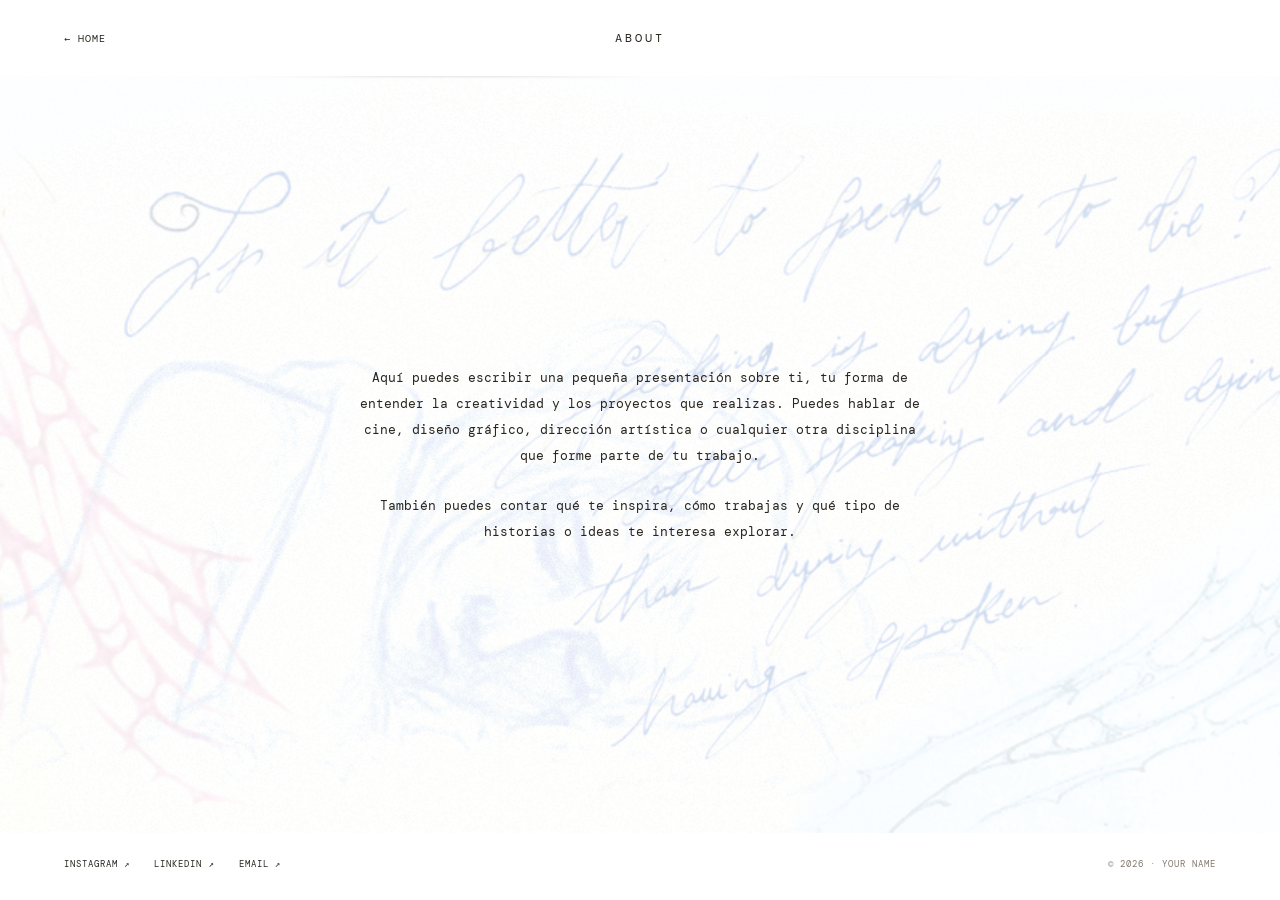
==== about.html @ cd67dbf0 "Subir portfolio" ====
<!DOCTYPE html>
<html lang="es">
<head>
  <meta charset="UTF-8">
  <meta name="viewport" content="width=device-width, initial-scale=1.0">
  <title>About — My Portfolio</title>
  <link rel="stylesheet" href="style.css">
  <link rel="stylesheet" href="about.css">
</head>

<body class="about-page">

  <header class="about-header">
    <a href="index.html" class="back-home">← HOME</a>
    <h1>ABOUT</h1>
    <span class="header-space"></span>
  </header>

  <main class="about-main">

    <!-- Imagen decorativa de fondo -->
    <div class="about-image" aria-hidden="true"></div>

    <!-- Texto biográfico -->
    <section class="about-text">
      <p>
        Aquí puedes escribir una pequeña presentación sobre ti,
        tu forma de entender la creatividad y los proyectos que realizas.
        Puedes hablar de cine, diseño gráfico, dirección artística
        o cualquier otra disciplina que forme parte de tu trabajo.
      </p>

      <p>
        También puedes contar qué te inspira, cómo trabajas
        y qué tipo de historias o ideas te interesa explorar.
      </p>
      
    </section>

  </main>

  <footer class="about-footer">
    <div class="social-links">
      <a href="https://www.instagram.com/radahrt/"
         target="_blank" rel="noopener noreferrer">INSTAGRAM ↗</a>

      <a href="https://www.linkedin.com/in/TUUSUARIO/"
         target="_blank" rel="noopener noreferrer">LINKEDIN ↗</a>

      <a href="mailto:adah5002@gmail.com">EMAIL ↗</a>
    </div>

    <p>© 2026 · YOUR NAME</p>
  </footer>

</body>
</html>
---- style.css ----
@import url('https://fonts.googleapis.com/css2?family=DM+Mono:wght@400;500&display=swap');

@font-face {
  font-family: "MiFuente";
  src: url("fonts/JaneAust.ttf") format("truetype");
  font-weight: normal;
  font-style: normal;
}
.name,
.bottom a {
  font-family: "MiFuente", sans-serif;
}

:root {
  --cream: #f1ebdd;
  --ink: #29251f;
  --red: #62344e;
  --room-tint: #fffdf9;
}

* {
  margin: 0;
  padding: 0;
  box-sizing: border-box;
}

body {
  min-height: 100vh;
  background: var(--room-tint);
  color: var(--ink);
  font-family: 'DM Mono', monospace;
  transition: background-color 1.8s ease, color 1s ease;
}

a {
  color: inherit;
  text-decoration: none;
}

button,
input {
  font: inherit;
}

/* CABECERA */

.topbar {
  position: absolute;
  top: 28px;
  left: 0;
  width: 100%;
  display: flex;
  justify-content: center;
  z-index: 2;
}

.name {
  font-size: 13px;
  font-weight: 400;
  letter-spacing: 3px;
}

/* HABITACIÓN */

.home {
  min-height: 100vh;
  display: grid;
  grid-template-columns: 1fr 1.2fr 1fr;
  align-items: center;
  gap: 30px;
  padding: 100px 7% 90px;
  position: relative;
  isolation: isolate;
}

.bed {
  grid-column: 2;
  grid-row: 1;
  display: flex;
  justify-content: center;
  align-items: center;
  position: relative;
  pointer-events: none;
}

.bed > img:first-child {
  display: block;
  width: 100%;
  max-width: 380px;
  height: auto;
  object-fit: contain;
  transition: opacity 1.1s ease;
}

.graphic-link,
.film-link {
  display: flex;
  align-items: center;
  gap: 18px;
}

.graphic-link {
  grid-column: 1;
  grid-row: 1;
  justify-content: flex-end;
}

.film-link {
  grid-column: 3;
  grid-row: 1;
  justify-content: flex-start;
}

.graphic-link img,
.film-link img {
  display: block;
  width: min(145px, 55%);
  height: auto;
  object-fit: contain;
  transition: transform .3s ease;
}

.graphic-link:hover img {
  transform: translateY(-5px) rotate(-2deg);
}

.film-link:hover img {
  transform: translateY(-5px) rotate(2deg);
}

.section-label {
  font-size: 11px;
  letter-spacing: 1px;
  white-space: nowrap;
  transition: color .3s ease;
}

.graphic-link:hover .section-label,
.film-link:hover .section-label {
  color: var(--red);
}

/* LÁMPARA */

.lamp-wrap {
  position: absolute;
  left: 4%;
  bottom: 12%;
  width: 76px;
  z-index: 2;
  pointer-events: none;
}

.lamp {
  position: relative;
  display: block;
  width: 100%;
  height: auto;
  opacity: 0;
  transition: opacity .6s ease;
  z-index: 2;
}

.lamp-glow {
  position: absolute;
  width: 240px;
  height: 240px;
  left: 50%;
  top: 45%;
  transform: translate(-50%, -50%);
  border-radius: 50%;
  background: radial-gradient(
    circle,
    rgba(255, 190, 105, .42) 0%,
    rgba(255, 190, 105, .20) 30%,
    rgba(255, 190, 105, .07) 55%,
    transparent 72%
  );
  opacity: 0;
  transition: opacity .8s ease;
  z-index: 1;
}

body.is-night .lamp,
body.is-night .lamp-glow {
  opacity: 1;
}

/* RADIO */

.radio-trigger {
  position: absolute;
  z-index: 20;
  left: calc(50% + 145px);
  top: 58%;
  width: 82px;
  padding: 0;
  border: 0;
  background: transparent;
  box-shadow: none;
  cursor: pointer;
  transition: transform .3s ease;
}

.radio-trigger img {
  display: block;
  width: 100%;
  height: auto;
}

.radio-trigger:hover {
  transform: translateY(-3px);
}


/* REPRODUCTOR: UNA SOLA BURBUJA */

.music-player {
  position: fixed;
  z-index: 999;
  right: 24px;
  bottom: 24px;
  top: auto;
  width: min(390px, calc(100vw - 32px));
  color: #111;
  background: transparent;
  border: 0;
  box-shadow: none;
  overflow: visible;
}

.music-player[hidden],
.volume-popup[hidden] {
  display: none !important;
}

/* Burbuja única que contiene reproductor y tracklist */

.music-player .player-bubble {
  position: relative;
  display: flex;
  flex-wrap: wrap;
  align-items: center;
  gap: 12px;
  padding: 12px 14px;
  color: #111;

  background: rgba(255, 255, 255, 0.38);
  backdrop-filter: blur(16px);
  -webkit-backdrop-filter: blur(16px);
  border: 1px solid rgba(255, 255, 255, 0.48);
  border-radius: 35px;
  box-shadow: 0 4px 18px rgba(40, 35, 28, 0.06);

  transition: border-radius .2s ease;
}

.music-player.is-expanded .player-bubble {
  border-radius: 16px;
}

/* INFORMACIÓN DE LA CANCIÓN */

.music-player .track-info {
  flex: 1 1 100px;
  min-width: 0;
  overflow: hidden;
}

.track-title-window {
  width: 100%;
  overflow: hidden;
  white-space: nowrap;
}

.music-player .track-title {
  display: inline-block;
  width: max-content;
  max-width: none;
  color: #111;
  white-space: nowrap;
}

.music-player .track-title.is-scrolling {
  animation: radio-marquee var(--marquee-duration, 8s) linear infinite;
}

@keyframes radio-marquee {
  from { transform: translateX(0); }
  to { transform: translateX(var(--scroll-distance)); }
}

.music-player .track-artist {
  margin-top: 4px;
  color: rgba(17, 17, 17, 0.65);
  font-size: 11px;
}

/* CONTROLES */

.music-player .player-controls {
  display: flex;
  align-items: center;
  flex: 0 0 auto;
  gap: 10px;
  margin: 0;
}

.music-player .player-controls button {
  display: flex;
  align-items: center;
  justify-content: center;
  padding: 0;
  border: 0;
  border-radius: 0;
  background: transparent !important;
  box-shadow: none !important;
  outline: none;
  color: #111;
  font-family: inherit;
  font-size: 14px;
  cursor: pointer;
  transform: none !important;
  appearance: none;
  -webkit-appearance: none;
}

.music-player .player-controls button:hover,
.music-player .player-controls button:focus,
.music-player .player-controls button:active {
  background: transparent !important;
  box-shadow: none !important;
  outline: none;
  color: #555;
  transform: none !important;
}

.music-player .player-controls .play-button {
  background: transparent !important;
  border: 0;
  color: #111;
}

/* VOLUMEN */

.volume-wrap {
  position: relative;
}

.volume-popup {
  position: absolute;
  z-index: 110;
  left: 50%;
  bottom: calc(100% + 10px);
  width: 42px;
  height: 115px;
  padding: 10px 0;
  transform: translateX(-50%);
  display: flex;
  align-items: center;
  justify-content: center;

  background: rgba(255, 255, 255, 0.5);
  backdrop-filter: blur(14px);
  -webkit-backdrop-filter: blur(14px);
  border: 1px solid rgba(255, 255, 255, 0.45);
  border-radius: 12px;
}

.volume-slider {
  width: 85px;
  height: 3px;
  margin: 0;
  accent-color: #111;
  transform: rotate(-90deg);
}

/* TRACKLIST DENTRO DE LA MISMA BURBUJA */

.music-player .tracklist-panel {
  position: static;
  flex: 0 0 100%;
  width: 100%;
  max-height: 0;
  padding: 0;
  margin: 0;
  overflow: hidden;
  box-sizing: border-box;

  color: #272727;
  background: transparent;
  border: 0;
  border-top: 0 solid transparent;
  border-radius: 0;
  box-shadow: none;

  opacity: 0;
  visibility: hidden;
  pointer-events: none;

  transition:
    max-height .3s ease,
    padding .3s ease,
    margin .3s ease,
    opacity .2s ease,
    visibility .2s ease,
    border-top-width .2s ease;
}

/* Al abrir, la burbuja crece hacia arriba desde su borde inferior */

.music-player.is-expanded .tracklist-panel {
  max-height: min(45vh, 320px);
  overflow-y: auto;
  padding: 12px 0 0;
  margin-top: 12px;
  border-top-width: 1px;
  border-top-color: rgba(0, 0, 0, 0.12);

  opacity: 1;
  visibility: visible;
  pointer-events: auto;
}

.music-player .tracklist-heading {
  display: flex;
  justify-content: space-between;
  gap: 12px;
  padding-bottom: 10px;
  color: #111;
  border-bottom: 1px solid rgba(0, 0, 0, 0.1);
  font-size: 10px;
}

.music-player .track-row {
  width: 100%;
  padding: 9px 0;
  color: #2b2b2b;
  background: transparent;
  border: 0;
  border-bottom: 1px solid rgba(0, 0, 0, 0.07);
  text-align: left;
  cursor: pointer;
}

.music-player .track-row:hover,
.music-player .track-row.is-playing {
  background: rgba(255, 255, 255, 0.22);
}

.tracklist-arrow {
  color: #111;
}

/* MÓVIL */

@media (max-width: 760px) {
  .music-player {
    right: 12px;
    bottom: 12px;
    width: min(390px, calc(100vw - 24px));
  }

  .music-player .player-bubble {
    gap: 8px;
    padding: 10px;
  }

  .music-player .player-controls {
    gap: 7px;
  }

  .music-player.is-expanded .tracklist-panel {
    max-height: min(40vh, 280px);
  }
}


/* ABOUT */

.bottom {
  position: fixed;
  bottom: 25px;
  left: 0;
  width: 100%;
  display: flex;
  justify-content: center;
  z-index: 2;
  pointer-events: none;
}

.bottom a {
  pointer-events: auto;
  font-size: 20px;
  letter-spacing: 1.5px;
  transition: color .3s;
}

.bottom a:hover {
  color: var(--red);
}

/* AMBIENTE SEGÚN LA HORA */

body.is-morning {
  --room-tint: #f1ebdd;
}

body.is-afternoon {
  --room-tint: #bcb8c2;
}

body.is-night {
  --room-tint: #545574;
  --ink: #f5e9c9;
}

body.is-night .section-label,
body.is-night .bottom a,
body.is-night .name {
  color: #f5e9c9;
}

body.is-night .section-label:hover,
body.is-night .bottom a:hover {
  color: #e8c98b;
}

/* MÓVIL */

@media (max-width: 760px) {
  .home {
    min-height: 100svh;
    grid-template-columns: 1fr 1fr;
    gap: 24px 12px;
    padding: 110px 6% 90px;
    align-content: center;
  }

  .bed {
    grid-column: 1 / -1;
    grid-row: 1;
  }

  .bed > img:first-child {
    max-width: 300px;
  }

  .lamp-wrap {
    width: 55px;
    left: 2%;
    bottom: 12%;
  }

  .lamp-glow {
    width: 180px;
    height: 180px;
  }

  .graphic-link {
    grid-column: 1;
    grid-row: 2;
    justify-content: center;
    flex-direction: column-reverse;
    gap: 12px;
  }

  .film-link {
    grid-column: 2;
    grid-row: 2;
    justify-content: center;
    flex-direction: column;
    gap: 12px;
  }

  .graphic-link img,
  .film-link img {
    width: min(140px, 90%);
  }

  .section-label {
    font-size: 10px;
  }

  .radio-trigger {
    left: calc(50% + 80px);
    top: 62%;
    width: 62px;
  }

  .music-player {
    right: 12px;
    bottom: 12px;
  }
}

@media (max-width: 480px) {
  .music-player {
    width: min(310px, calc(100vw - 24px));
  }

  .music-player .player-bubble {
    gap: 8px;
    padding: 10px;
  }

  .music-player .player-controls {
    gap: 7px;
  }
}


/* TRACKLIST: ESPACIADO Y JERARQUÍA VISUAL */

.music-player .tracklist-panel {
  font-size: 11px;
  line-height: 1.5;
}

/* Cabecera de la lista */
.music-player .tracklist-heading {
  display: flex;
  align-items: center;
  justify-content: space-between;
  gap: 16px;
  padding: 0 2px 12px;
  margin-bottom: 4px;
  font-size: 9px;
  letter-spacing: 1.2px;
  line-height: 1.5;
}

/* Cada canción en su propia fila */
.music-player .track-row {
  display: grid;
  grid-template-columns: 24px minmax(0, 1fr);
  align-items: center;
  gap: 12px;
  width: 100%;
  min-height: 36px;
  padding: 8px 5px;
  margin: 0;
  border: 0;
  border-bottom: 1px solid rgba(41, 37, 31, 0.09);
  border-radius: 5px;
  background: transparent;
  color: #29251f;
  font-family: 'DM Mono', monospace;
  font-size: 10px;
  line-height: 1.5;
  text-align: left;
  cursor: pointer;
  transition: background .2s ease;
}

/* Separación entre el número y el título */
.music-player .track-row > :first-child {
  display: block;
  min-width: 0;
  color: rgba(41, 37, 31, 0.48);
  text-align: center;
  font-size: 9px;
}

/* Evita que los títulos largos se peguen o desborden */
.music-player .track-row > :last-child {
  min-width: 0;
  overflow-wrap: anywhere;
  text-align: left;
}

/* Hover y canción activa */
.music-player .track-row:hover {
  background: rgba(255, 255, 255, 0.3);
}

.music-player .track-row.is-playing {
  background: rgba(255, 255, 255, 0.42);
}

.music-player .track-row.is-playing > :first-child {
  color: #762e2c;
}

/* Barra de desplazamiento discreta */
.music-player .tracklist-panel::-webkit-scrollbar {
  width: 3px;
}

.music-player .tracklist-panel::-webkit-scrollbar-thumb {
  background: rgba(41, 37, 31, 0.25);
  border-radius: 10px;
}


/* =========================================
   CORRECCIÓN FINAL DEL REPRODUCTOR
   ========================================= */

/* Una sola burbuja de cristal */
.music-player {
  position: fixed;
  right: 24px;
  bottom: 24px;
  top: auto;
  width: min(390px, calc(100vw - 32px));
  overflow: visible;
  background: transparent;
  border: 0;
  box-shadow: none;
}

/* Información a la izquierda y controles a la derecha */
.music-player .player-bubble {
  display: grid;
  grid-template-columns: minmax(0, 1fr) auto;
  align-items: center;
  column-gap: 18px;
  row-gap: 0;
  padding: 13px 15px;

  background: rgba(255, 255, 255, 0.38);
  backdrop-filter: blur(16px);
  -webkit-backdrop-filter: blur(16px);
  border: 1px solid rgba(255, 255, 255, 0.48);
  border-radius: 16px;
  box-shadow: 0 4px 18px rgba(40, 35, 28, 0.06);
}

/* Título y artista apilados */
.music-player .track-info {
  display: flex;
  flex-direction: column;
  align-items: flex-start;
  justify-content: center;
  gap: 5px;
  min-width: 0;
  overflow: hidden;
}

.music-player .track-title-window {
  display: block;
  width: 100%;
  overflow: hidden;
  white-space: nowrap;
}

.music-player .track-title {
  display: inline-block;
  line-height: 1.4;
}

.music-player .track-artist {
  display: block;
  margin-top: 0;
  font-size: 10px;
  line-height: 1.5;
  color: rgba(17, 17, 17, 0.62);
}

/* Todos los controles en una sola línea */
.music-player .player-controls {
  display: flex;
  flex-direction: row;
  align-items: center;
  justify-content: flex-end;
  flex-wrap: nowrap;
  gap: 11px;
  margin: 0;
  align-self: center;
}

.music-player .player-controls button {
  flex: 0 0 auto;
  display: inline-flex;
  align-items: center;
  justify-content: center;
  padding: 2px;
  margin: 0;
  border: none;
  border-radius: 0;
  background: transparent !important;
  box-shadow: none !important;
  outline: none;
  color: #111;
  font-family: inherit;
  font-size: 12px;
  line-height: 1.5;
  cursor: pointer;
  transform: none !important;
  appearance: none;
  -webkit-appearance: none;
}

.music-player .player-controls button:hover,
.music-player .player-controls button:focus,
.music-player .player-controls button:active {
  background: transparent !important;
  box-shadow: none !important;
  color: #777;
  transform: none !important;
}

/* La tracklist forma parte de la misma burbuja */
.music-player .tracklist-panel {
  position: static;
  grid-column: 1 / -1;
  width: 100%;
  max-height: 0;
  margin: 0;
  padding: 0;
  overflow: hidden;
  box-sizing: border-box;

  background: transparent;
  border: 0;
  border-radius: 0;
  box-shadow: none;

  opacity: 0;
  visibility: hidden;
  pointer-events: none;

  transition:
    max-height .3s ease,
    padding .3s ease,
    margin .3s ease,
    opacity .2s ease,
    visibility .2s ease;
}

/* Se abre dentro de la burbuja y la hace crecer hacia arriba */
.music-player.is-expanded .tracklist-panel {
  max-height: min(42vh, 300px);
  overflow-y: auto;
  margin-top: 12px;
  padding: 12px 0 0;
  border-top: 1px solid rgba(41, 37, 31, 0.12);

  opacity: 1;
  visibility: visible;
  pointer-events: auto;
}

/* Cabecera de la lista */
.music-player .tracklist-heading {
  display: flex;
  align-items: center;
  justify-content: space-between;
  gap: 12px;
  padding: 0 3px 10px;
  margin-bottom: 4px;
  border-bottom: 1px solid rgba(41, 37, 31, 0.1);
  font-size: 9px;
  letter-spacing: 1px;
}

/* Cada canción: número | título y artista | botón */
.music-player .track-row {
  display: grid;
  grid-template-columns: 24px minmax(0, 1fr) 24px;
  align-items: center;
  column-gap: 12px;

  width: 100%;
  min-height: 47px;
  padding: 7px 5px;
  margin: 0;

  border: 0;
  border-bottom: 1px solid rgba(41, 37, 31, 0.08);
  border-radius: 5px;
  background: transparent;
  color: #29251f;

  font-family: 'DM Mono', monospace;
  font-size: 10px;
  text-align: left;
  cursor: pointer;
  transition: background .2s ease;
}

/* Número separado */
.music-player .track-row-number {
  display: block;
  color: rgba(41, 37, 31, 0.48);
  font-size: 9px;
  text-align: center;
}

/* Título y artista en columna */
.music-player .track-row-info {
  display: flex;
  flex-direction: column;
  align-items: flex-start;
  justify-content: center;
  gap: 3px;
  min-width: 0;
  overflow: hidden;
}

.music-player .track-row-title {
  display: block;
  max-width: 100%;
  overflow-wrap: anywhere;
  line-height: 1.5;
  color: #29251f;
}

.music-player .track-row-artist {
  display: block;
  max-width: 100%;
  overflow-wrap: anywhere;
  line-height: 1.5;
  font-size: 9px;
  color: rgba(41, 37, 31, 0.58);
}

/* Botón de cada canción, separado a la derecha */
.music-player .track-row-state {
  display: flex;
  align-items: center;
  justify-content: center;
  width: 24px;
  min-width: 24px;
  font-size: 11px;
  text-align: center;
}

.music-player .track-row:hover,
.music-player .track-row.is-playing {
  background: rgba(255, 255, 255, 0.32);
}

.music-player .track-row.is-playing .track-row-number {
  color: #762e2c;
}

/* Desplazamiento discreto de la lista */
.music-player .tracklist-panel::-webkit-scrollbar {
  width: 3px;
}

.music-player .tracklist-panel::-webkit-scrollbar-thumb {
  background: rgba(41, 37, 31, 0.22);
  border-radius: 10px;
}

/* MÓVIL */
@media (max-width: 760px) {
  .music-player {
    right: 12px;
    bottom: 12px;
    width: min(390px, calc(100vw - 24px));
  }

  .music-player .player-bubble {
    column-gap: 10px;
    padding: 11px;
  }

  .music-player .player-controls {
    gap: 7px;
  }

  .music-player .track-row {
    column-gap: 8px;
  }
}
---- about.css ----
.about-page {
  min-height: 100vh;
  min-height: 100svh;
  background: #ffffff;
  color: #29251f;
  display: flex;
  flex-direction: column;
}

/* CABECERA */

.about-header {
  display: grid;
  grid-template-columns: 1fr auto 1fr;
  align-items: center;
  padding: 30px 5%;
}

.back-home {
  justify-self: start;
  font-family: 'DM Mono', monospace;
  font-size: 10px;
  letter-spacing: 1px;
}

.about-header h1 {
  font-family: 'DM Mono', monospace;
  font-size: 12px;
  font-weight: 400;
  letter-spacing: 3px;
}

.header-space {
  justify-self: end;
}

/* ZONA CENTRAL */

.about-main {
  position: relative;
  isolation: isolate;
  flex: 1;
  display: flex;
  justify-content: center;
  align-items: center;
  padding: 70px 24px;
  overflow: hidden;
}

/* IMAGEN DE FONDO A PANTALLA COMPLETA */

.about-image {
  position: absolute;
  inset: 0;
  z-index: -1;

  background-image: url("imatges/speak%20or%20die.jpg");
  background-repeat: no-repeat;
  background-position: center;
  background-size: cover;

  opacity: 0.2;
  pointer-events: none;
}


/* TEXTO SIN JUSTIFICAR */

.about-text {
  width: min(560px, 100%);
  font-family: 'DM Mono', monospace;
  font-size: 13px;
  line-height: 2;
  text-align: center;
}

.about-text p + p {
  margin-top: 24px;
}



/* REDES Y CORREO */

.about-footer {
  padding: 25px 5% 30px;
  display: flex;
  justify-content: space-between;
  align-items: center;
  gap: 20px;
}

.social-links {
  display: flex;
  flex-wrap: wrap;
  gap: 24px;
}

.social-links a,
.about-footer p {
  font-family: 'DM Mono', monospace;
  font-size: 9px;
  letter-spacing: 1px;
}

.social-links a {
  transition: color 0.3s;
}

.social-links a:hover,
.back-home:hover {
  color: #762e2c;
}

.about-footer p {
  color: #81796e;
}

/* MÓVIL */

@media (max-width: 600px) {
  .about-header {
    padding: 25px 6%;
  }

  .about-main {
    padding: 55px 8%;
  }

  .about-text {
    font-size: 12px;
    line-height: 1.9;
  }

  .about-footer {
    flex-direction: column;
    align-items: flex-start;
    padding: 25px 6%;
  }

  .social-links {
    gap: 18px;
  }
}
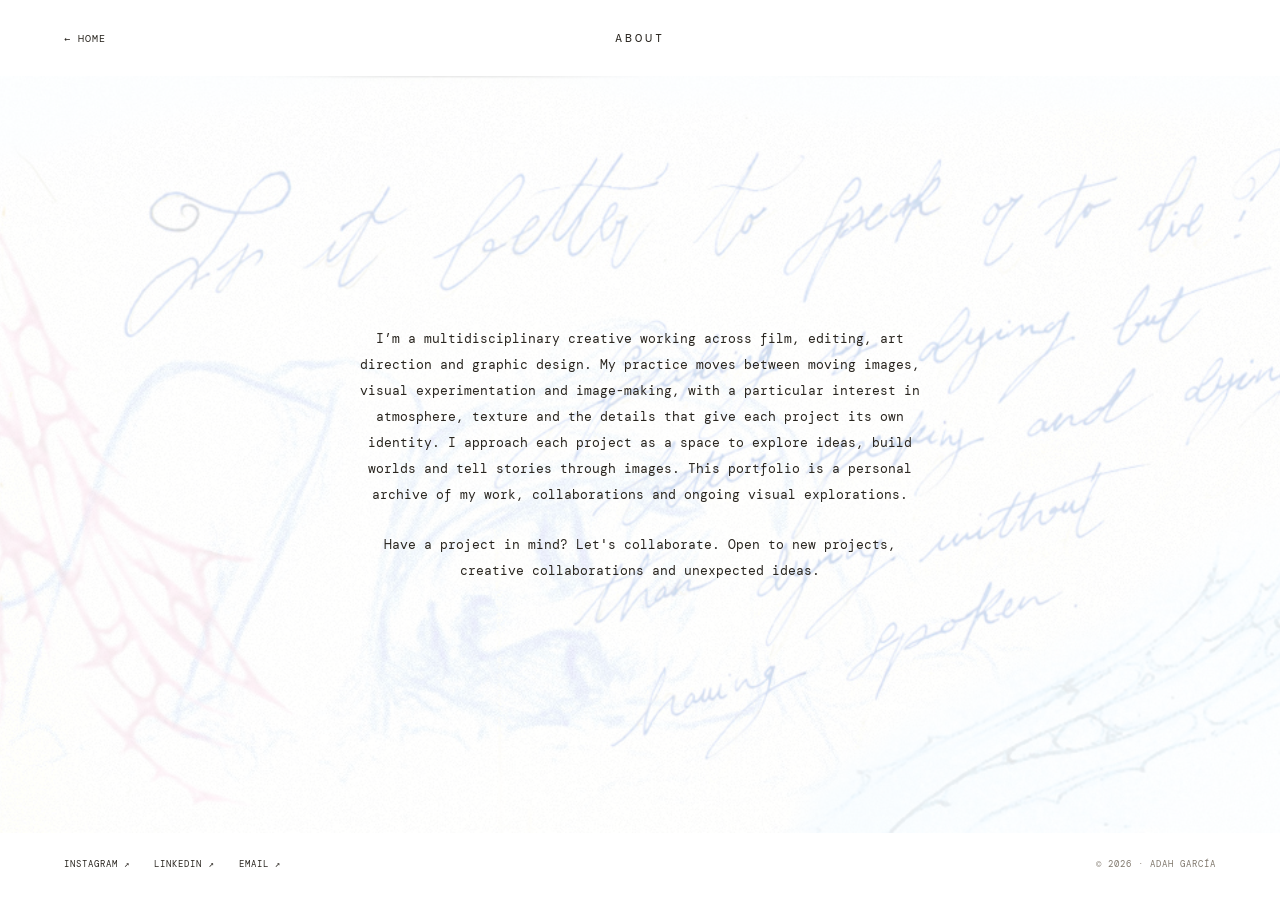
==== commit 2bd1ac94: "Actualizar información del portfolio" ====
--- a/about.html
+++ b/about.html
@@ -25,15 +25,18 @@
     <!-- Texto biográfico -->
     <section class="about-text">
       <p>
-        Aquí puedes escribir una pequeña presentación sobre ti,
-        tu forma de entender la creatividad y los proyectos que realizas.
-        Puedes hablar de cine, diseño gráfico, dirección artística
-        o cualquier otra disciplina que forme parte de tu trabajo.
+        I’m a multidisciplinary creative working across film, editing, art direction and graphic design.
+        My practice moves between moving images, visual experimentation and image-making, with a particular interest in atmosphere,
+        texture and the details that give each project its own identity.
+        I approach each project as a space to explore ideas, build worlds and tell stories through images.
+
+        This portfolio is a personal archive of my work, collaborations and ongoing visual explorations.
       </p>
 
       <p>
-        También puedes contar qué te inspira, cómo trabajas
-        y qué tipo de historias o ideas te interesa explorar.
+        Have a project in mind? Let's collaborate.
+
+        Open to new projects, creative collaborations and unexpected ideas.
       </p>
       
     </section>
@@ -45,14 +48,14 @@
       <a href="https://www.instagram.com/radahrt/"
          target="_blank" rel="noopener noreferrer">INSTAGRAM ↗</a>
 
-      <a href="https://www.linkedin.com/in/TUUSUARIO/"
+      <a href="www.linkedin.com/in/adah-garcía-7a107727b"
          target="_blank" rel="noopener noreferrer">LINKEDIN ↗</a>
 
       <a href="mailto:adah5002@gmail.com">EMAIL ↗</a>
     </div>
 
-    <p>© 2026 · YOUR NAME</p>
+    <p>© 2026 · ADAH GARCÍA</p>
   </footer>
 
 </body>
-</html>+</html>
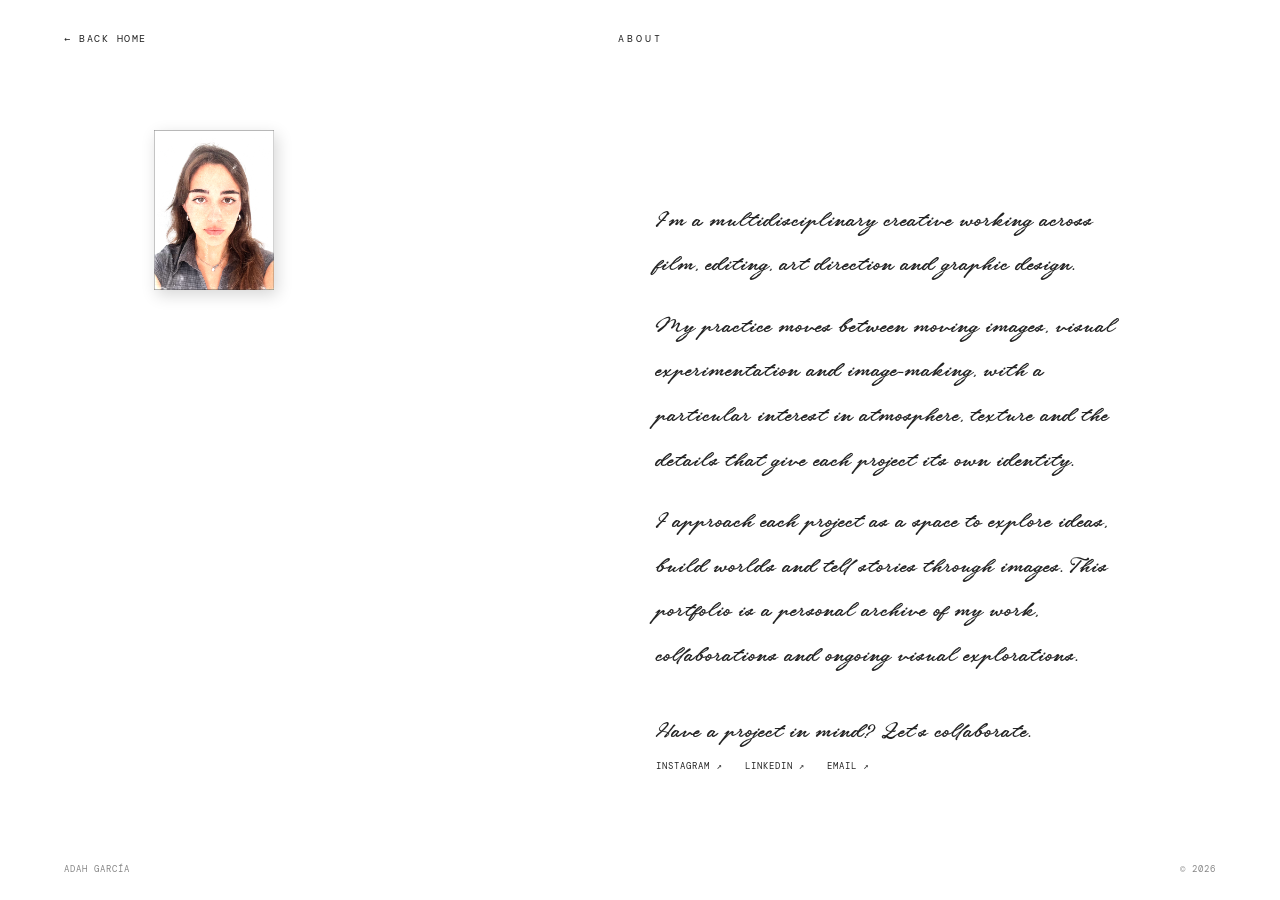
==== commit 14ae480f: "Actualizar portfolio con versión de noviembre" ====
--- a/about.html
+++ b/about.html
@@ -1,60 +1,66 @@
 
 <!DOCTYPE html>
-<html lang="es">
+<html lang="en">
 <head>
   <meta charset="UTF-8">
   <meta name="viewport" content="width=device-width, initial-scale=1.0">
-  <title>About — My Portfolio</title>
-  <link rel="stylesheet" href="style.css">
+  <title>About — Adah García</title>
   <link rel="stylesheet" href="about.css">
 </head>
 
 <body class="about-page">
 
   <header class="about-header">
-    <a href="index.html" class="back-home">← HOME</a>
-    <h1>ABOUT</h1>
-    <span class="header-space"></span>
+    <a href="index.html" class="back-home">← BACK HOME</a>
+    <span class="header-title">ABOUT</span>
   </header>
 
   <main class="about-main">
 
-    <!-- Imagen decorativa de fondo -->
-    <div class="about-image" aria-hidden="true"></div>
+    <div class="portrait-container">
+      <img src="aboutimg/retrat.png" alt="Portrait of Adah García" class="portrait">
+    </div>
 
-    <!-- Texto biográfico -->
-    <section class="about-text">
-      <p>
-        I’m a multidisciplinary creative working across film, editing, art direction and graphic design.
-        My practice moves between moving images, visual experimentation and image-making, with a particular interest in atmosphere,
-        texture and the details that give each project its own identity.
-        I approach each project as a space to explore ideas, build worlds and tell stories through images.
+   
+<section class="about-content">
 
-        This portfolio is a personal archive of my work, collaborations and ongoing visual explorations.
-      </p>
+  <div class="about-text">
+    <p>
+      I’m a multidisciplinary creative working across film,
+      editing, art direction and graphic design.
+    </p>
 
-      <p>
-        Have a project in mind? Let's collaborate.
+    <p>
+      My practice moves between moving images, visual experimentation
+      and image-making, with a particular interest in atmosphere,
+      texture and the details that give each project its own identity.
+    </p>
 
-        Open to new projects, creative collaborations and unexpected ideas.
-      </p>
-      
-    </section>
+    <p>
+      I approach each project as a space to explore ideas, build worlds
+      and tell stories through images. This portfolio is a personal
+      archive of my work, collaborations and ongoing visual explorations.
+    </p>
+  </div>
+
+  <div class="contact">
+    <p class="contact-message">Have a project in mind? Let's collaborate.</p>
+
+    <div class="social-links">
+      <a href="https://www.instagram.com/radahrt/" target="_blank">INSTAGRAM ↗</a>
+      <a href="https://www.linkedin.com/in/adah-garcía-7a107727b" target="_blank">LINKEDIN ↗</a>
+      <a href="mailto:adah5002@gmail.com">EMAIL ↗</a>
+    </div>
+  </div>
+
+</section>
+
 
   </main>
 
   <footer class="about-footer">
-    <div class="social-links">
-      <a href="https://www.instagram.com/radahrt/"
-         target="_blank" rel="noopener noreferrer">INSTAGRAM ↗</a>
-
-      <a href="www.linkedin.com/in/adah-garcía-7a107727b"
-         target="_blank" rel="noopener noreferrer">LINKEDIN ↗</a>
-
-      <a href="mailto:adah5002@gmail.com">EMAIL ↗</a>
-    </div>
-
-    <p>© 2026 · ADAH GARCÍA</p>
+    <span>ADAH GARCÍA</span>
+    <span>© 2026</span>
   </footer>
 
 </body>
--- a/about.css
+++ b/about.css
@@ -1,145 +1,210 @@
+
+@import url('https://fonts.googleapis.com/css2?family=DM+Mono:wght@400;500&display=swap');
+
+@font-face {
+  font-family: 'Achilleus Script';
+  src: url('fonts/Achilleus Script.otf') format('opentype');
+  font-weight: normal;
+  font-style: normal;
+}
+
+* {
+  margin: 0;
+  padding: 0;
+  box-sizing: border-box;
+}
+
+body {
+  background: #fff;
+  color: #242424;
+}
 
 .about-page {
   min-height: 100vh;
   min-height: 100svh;
-  background: #ffffff;
-  color: #29251f;
   display: flex;
   flex-direction: column;
-}
-
-/* CABECERA */
+  overflow-x: hidden;
+}
+
+/* HEADER */
 
 .about-header {
-  display: grid;
-  grid-template-columns: 1fr auto 1fr;
+  width: 100%;
+  padding: 32px 5%;
+  display: flex;
+  justify-content: space-between;
   align-items: center;
-  padding: 30px 5%;
-}
-
-.back-home {
-  justify-self: start;
   font-family: 'DM Mono', monospace;
   font-size: 10px;
-  letter-spacing: 1px;
-}
-
-.about-header h1 {
-  font-family: 'DM Mono', monospace;
-  font-size: 12px;
-  font-weight: 400;
+  letter-spacing: 1.5px;
+}
+
+.back-home {
+  text-decoration: none;
+  color: inherit;
+  transition: opacity 0.3s;
+}
+
+.back-home:hover {
+  opacity: 0.45;
+}
+
+.header-title {
+  position: absolute;
+  left: 50%;
+  transform: translateX(-50%);
   letter-spacing: 3px;
 }
 
-.header-space {
-  justify-self: end;
-}
-
-/* ZONA CENTRAL */
+/* MAIN LAYOUT */
 
 .about-main {
   position: relative;
-  isolation: isolate;
   flex: 1;
-  display: flex;
-  justify-content: center;
-  align-items: center;
-  padding: 70px 24px;
-  overflow: hidden;
-}
-
-/* IMAGEN DE FONDO A PANTALLA COMPLETA */
-
-.about-image {
+  min-height: 650px;
+  width: 100%;
+}
+
+/* PORTRAIT */
+
+.portrait-container {
   position: absolute;
-  inset: 0;
-  z-index: -1;
-
-  background-image: url("imatges/speak%20or%20die.jpg");
-  background-repeat: no-repeat;
-  background-position: center;
-  background-size: cover;
-
-  opacity: 0.2;
-  pointer-events: none;
-}
-
-
-/* TEXTO SIN JUSTIFICAR */
+  top: 7%;
+  left: 12%;
+  width: 120px;
+  transition: transform 0.4s ease;
+}
+
+.portrait-container:hover {
+  transform: rotate(0deg);
+}
+
+.portrait {
+  display: block;
+  width: 100%;
+  height: auto;
+  box-shadow: 3px 5px 15px rgba(0, 0, 0, 0.16);
+}
+
+/* TEXT */
+
+
+.about-content {
+  position: absolute;
+  right: 12%;
+  bottom: 9%;
+  width: min(470px, 42%);
+}
 
 .about-text {
-  width: min(560px, 100%);
-  font-family: 'DM Mono', monospace;
-  font-size: 13px;
-  line-height: 2;
-  text-align: center;
+  font-family: 'Achilleus Script', cursive;
+  font-size: 27px;
+  font-weight: normal;
+  line-height: 1.65;
+  text-align: left;
 }
 
 .about-text p + p {
-  margin-top: 24px;
-}
-
-
-
-/* REDES Y CORREO */
-
-.about-footer {
-  padding: 25px 5% 30px;
-  display: flex;
-  justify-content: space-between;
-  align-items: center;
-  gap: 20px;
-}
+  margin-top: 17px;
+}
+
+.contact {
+  margin-top: 40px;
+}
+
+.contact-message {
+  font-family: 'Achilleus Script', cursive;
+  font-size: 27px;
+  font-weight: normal;
+  margin-bottom: 18px;
+}
+
 
 .social-links {
   display: flex;
   flex-wrap: wrap;
-  gap: 24px;
-}
-
-.social-links a,
-.about-footer p {
+  gap: 22px;
+}
+
+.social-links a {
   font-family: 'DM Mono', monospace;
   font-size: 9px;
   letter-spacing: 1px;
-}
-
-.social-links a {
-  transition: color 0.3s;
-}
-
-.social-links a:hover,
-.back-home:hover {
-  color: #762e2c;
-}
-
-.about-footer p {
-  color: #81796e;
-}
-
-/* MÓVIL */
-
-@media (max-width: 600px) {
+  text-decoration: none;
+  color: #242424;
+  transition: opacity 0.3s;
+}
+
+.social-links a:hover {
+  opacity: 0.45;
+}
+
+/* FOOTER */
+
+.about-footer {
+  padding: 22px 5% 25px;
+  display: flex;
+  justify-content: space-between;
+  font-family: 'DM Mono', monospace;
+  font-size: 9px;
+  letter-spacing: 1px;
+  color: #888;
+}
+
+/* MOBILE */
+
+@media (max-width: 700px) {
+
   .about-header {
     padding: 25px 6%;
   }
 
   .about-main {
-    padding: 55px 8%;
+    min-height: auto;
+    display: flex;
+    flex-direction: column;
+    align-items: center;
+    padding: 35px 8% 65px;
+    gap: 65px;
+  }
+
+  .portrait-container {
+    position: relative;
+    top: auto;
+    left: auto;
+    width: 190px;
+    align-self: flex-start;
+    margin-left: 5%;
+  }
+
+  .about-content {
+    position: relative;
+    right: auto;
+    bottom: auto;
+    width: 100%;
+    align-self: flex-end;
+  }
+
+  .about-content h1 {
+    font-size: 58px;
+    margin-bottom: 20px;
   }
 
   .about-text {
-    font-size: 12px;
+    font-size: 10px;
     line-height: 1.9;
   }
 
+  .contact-message {
+    font-size: 25px;
+  }
+
+  .social-links {
+    gap: 15px;
+  }
+
   .about-footer {
-    flex-direction: column;
-    align-items: flex-start;
-    padding: 25px 6%;
-  }
-
-  .social-links {
-    gap: 18px;
-  }
-}+    padding: 20px 6%;
+  }
+}
